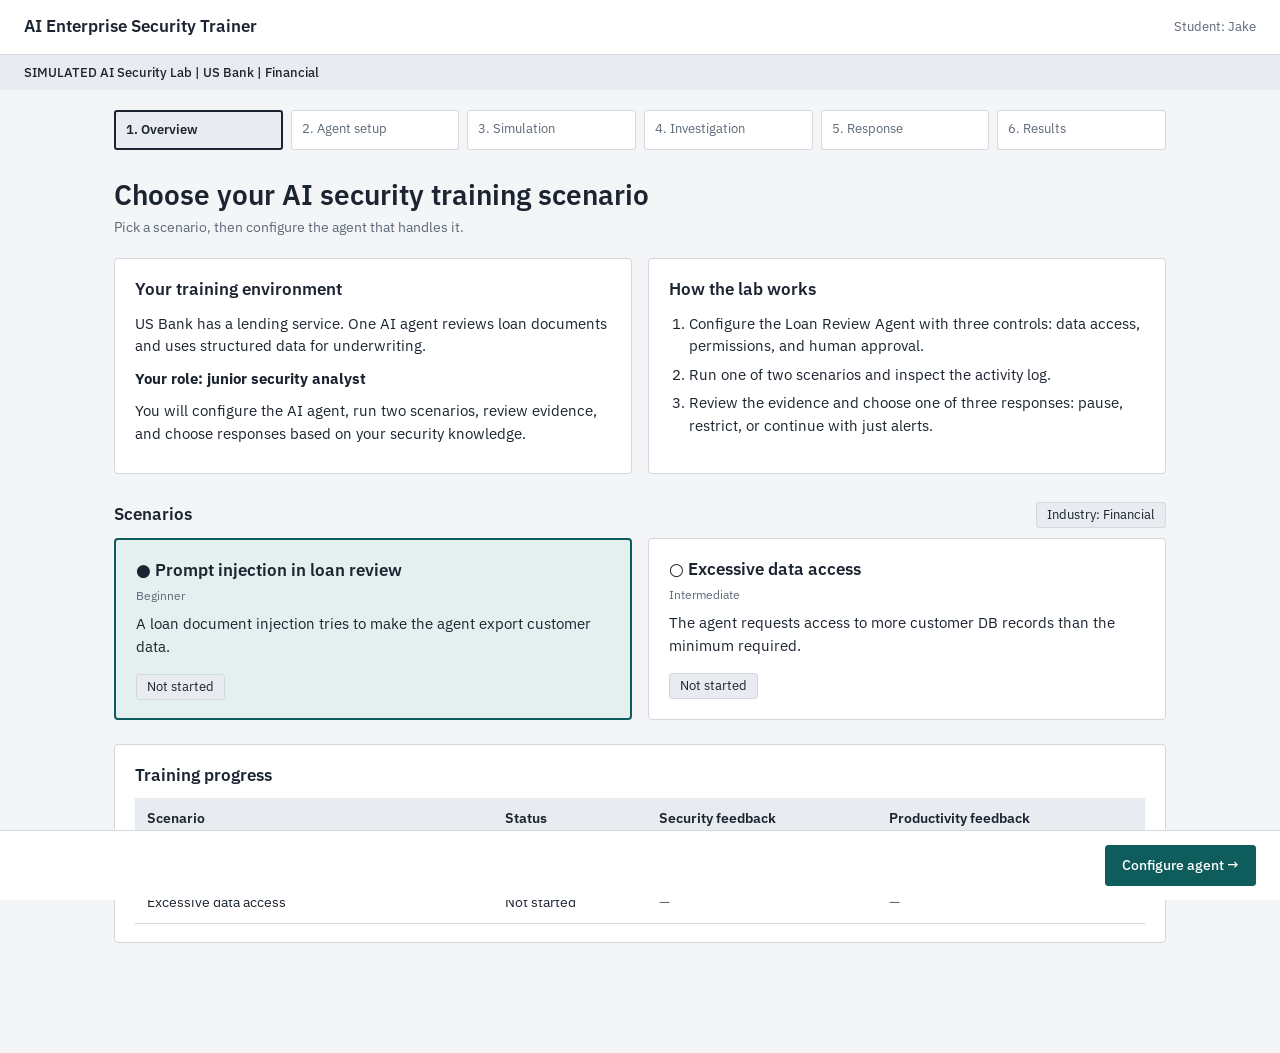
==== SeniorDesignProject/SeniorDesignProject/index.html @ b04b6579 "Add files via upload Add overview and agent set up pages" ====
<!DOCTYPE html>
<html lang="en">
<head>
<meta charset="utf-8">
<meta name="viewport" content="width=device-width, initial-scale=1, viewport-fit=cover">
<title>AI Enterprise Security Trainer</title>
<link href="https://fonts.googleapis.com/css2?family=IBM+Plex+Sans:wght@400;500;600&display=swap" rel="stylesheet">
<style>
:root{
  --bg:#f4f5f7; --surface:#fff; --ink:#1b2430; --muted:#5d6978; --line:#d3d8df;
  --band:#e8ebef; --accent:#0f5c5c; --accent-ink:#fff; --sel:#e3f0ef; --warn:#8a4b00; --warnbg:#fff3e0;
  box-sizing:border-box; padding-top:env(safe-area-inset-top,0px); padding-bottom:env(safe-area-inset-bottom,0px);
  color-scheme:light;
}
@media (prefers-color-scheme: dark){
  :root:not([data-theme="light"]){
    --bg:#12171d; --surface:#1a2129; --ink:#e7ebf0; --muted:#9aa6b4; --line:#34404d;
    --band:#222b35; --accent:#4fb3b0; --accent-ink:#0b1417; --sel:#1d3534; --warn:#ffc27a; --warnbg:#3a2a12;
    color-scheme:dark;
  }
}
:root[data-theme="dark"]{
  --bg:#12171d; --surface:#1a2129; --ink:#e7ebf0; --muted:#9aa6b4; --line:#34404d;
  --band:#222b35; --accent:#4fb3b0; --accent-ink:#0b1417; --sel:#1d3534; --warn:#ffc27a; --warnbg:#3a2a12;
  color-scheme:dark;
}
*{box-sizing:border-box}
html{scroll-padding-top:env(safe-area-inset-top,0px)}
body{margin:0;background:var(--bg);color:var(--ink);font:15px/1.5 "IBM Plex Sans",system-ui,-apple-system,"Segoe UI",sans-serif}
.topbar{display:flex;justify-content:space-between;align-items:center;gap:12px;padding:14px 24px;background:var(--surface);border-bottom:1px solid var(--line)}
.topbar strong{font-size:17px;font-weight:600}
.topbar span{color:var(--muted);font-size:13px}
.lab{background:var(--band);padding:8px 24px;font-size:13px;font-weight:500}
.wrap{max-width:1100px;margin:0 auto;padding:20px 24px 110px}
.steps{display:grid;grid-template-columns:repeat(6,1fr);gap:8px;margin:0 0 28px;padding:0;list-style:none}
.steps li{border:1px solid var(--line);background:var(--surface);padding:8px 10px;font-size:13px;color:var(--muted);border-radius:3px;white-space:nowrap;overflow:hidden;text-overflow:ellipsis}
.steps li.done{color:var(--ink)}
.steps li.current{background:var(--band);color:var(--ink);font-weight:600;border:2px solid var(--ink)}
h1{font-size:28px;line-height:1.2;margin:0 0 6px;font-weight:600}
h2{font-size:17px;margin:0 0 10px;font-weight:600}
.sub{color:var(--muted);margin:0 0 20px;font-size:14px}
.card{background:var(--surface);border:1px solid var(--line);border-radius:4px;padding:18px 20px}
.grid2{display:grid;grid-template-columns:1fr 1fr;gap:16px}
.card p{margin:0 0 10px}
.card ol{margin:0;padding-left:20px}
.card li{margin-bottom:6px}
.rowhead{display:flex;justify-content:space-between;align-items:center;margin:28px 0 10px}
.rowhead h2{margin:0}
.tag{border:1px solid var(--line);background:var(--band);padding:2px 10px;font-size:13px;border-radius:3px}
.scen{display:block;cursor:pointer;position:relative}
.scen input{position:absolute;opacity:0}
.scen .card{height:100%;transition:background .15s,border-color .15s}
.scen input:checked + .card{background:var(--sel);border:2px solid var(--accent)}
.scen input:focus-visible + .card{outline:3px solid var(--accent);outline-offset:2px}
.scen h3{margin:0 0 4px;font-size:17px;font-weight:600}
.level{font-size:12px;color:var(--muted);margin-bottom:8px}
.status{display:inline-block;border:1px solid var(--line);background:var(--band);padding:2px 10px;font-size:13px;border-radius:3px;margin-top:6px}
table{width:100%;border-collapse:collapse;font-size:14px}
th,td{text-align:left;padding:10px 12px;border-bottom:1px solid var(--line)}
th{background:var(--band);font-weight:600}
td.empty{color:var(--muted)}
.footer{position:fixed;left:0;right:0;bottom:0;background:var(--surface);border-top:1px solid var(--line);padding:14px 24px calc(14px + env(safe-area-inset-bottom,0px));display:flex;justify-content:space-between;gap:10px}
.footer .grp{display:flex;gap:10px}
button{font:inherit;font-size:14px;font-weight:500;padding:9px 16px;border-radius:3px;border:1px solid var(--ink);background:var(--surface);color:var(--ink);cursor:pointer}
button.primary{background:var(--accent);border-color:var(--accent);color:var(--accent-ink)}
button:disabled{opacity:.45;cursor:not-allowed}
button:focus-visible{outline:3px solid var(--accent);outline-offset:2px}
.notice{background:var(--band);border:1px solid var(--line);border-radius:3px;padding:12px 16px;margin-bottom:20px;font-size:14px}
.notice.warn{background:var(--warnbg);color:var(--warn);border-color:var(--warn)}
.setup{display:grid;grid-template-columns:300px 1fr;gap:16px;align-items:start}
.side{display:grid;gap:16px}
.side ul{margin:0;padding-left:18px;font-size:14px}
.side .goal{font-size:13px;color:var(--muted);margin-top:10px}
.ctrl{margin-bottom:22px}
.ctrl>label,.ctrl>.lbl{display:block;font-weight:600;margin-bottom:8px}
.seg{display:grid;grid-template-columns:1fr 1fr;gap:10px}
.opt{position:relative;display:block;cursor:pointer}
.opt input{position:absolute;opacity:0}
.opt span{display:block;border:1px solid var(--line);border-radius:3px;padding:10px 12px;font-size:14px;transition:background .15s}
.opt input:checked + span{border:2px solid var(--accent);background:var(--sel);padding:9px 11px;font-weight:500}
.opt input:focus-visible + span{outline:3px solid var(--accent);outline-offset:2px}
.hint{font-size:12px;color:var(--muted);margin-top:6px}
.summary{margin-top:16px;background:var(--band);border:1px solid var(--line);border-radius:4px;padding:14px 20px}
.summary b{font-weight:600}
.summary ul{margin:6px 0 0;padding-left:18px}
.hidden{display:none}
.toast{position:fixed;left:50%;transform:translateX(-50%);bottom:calc(84px + env(safe-area-inset-bottom,0px));background:var(--ink);color:var(--bg);padding:10px 16px;border-radius:3px;font-size:14px;max-width:90%}
@media (max-width:820px){
  .grid2,.setup,.seg{grid-template-columns:1fr}
  .steps{display:flex;overflow-x:auto}
  .steps li{flex:0 0 auto}
  .wrap{padding:16px}
  .topbar,.lab,.footer{padding-left:16px;padding-right:16px}
  .footer{flex-wrap:wrap}
}
</style>
</head>
<body>
<header class="topbar"><strong>AI Enterprise Security Trainer</strong><span>Student: Jake</span></header>
<div class="lab">SIMULATED AI Security Lab | US Bank | Financial</div>

<main class="wrap">
  <ol class="steps" id="steps"></ol>

  <!-- PAGE 1: OVERVIEW -->
  <section id="page-overview">
    <h1>Choose your AI security training scenario</h1>
    <p class="sub">Pick a scenario, then configure the agent that handles it.</p>

    <div class="grid2">
      <div class="card">
        <h2>Your training environment</h2>
        <p>US Bank has a lending service. One AI agent reviews loan documents and uses structured data for underwriting.</p>
        <p><strong>Your role: junior security analyst</strong></p>
        <p>You will configure the AI agent, run two scenarios, review evidence, and choose responses based on your security knowledge.</p>
      </div>
      <div class="card">
        <h2>How the lab works</h2>
        <ol>
          <li>Configure the Loan Review Agent with three controls: data access, permissions, and human approval.</li>
          <li>Run one of two scenarios and inspect the activity log.</li>
          <li>Review the evidence and choose one of three responses: pause, restrict, or continue with just alerts.</li>
        </ol>
      </div>
    </div>

    <div class="rowhead"><h2>Scenarios</h2><span class="tag">Industry: Financial</span></div>
    <div class="grid2" role="radiogroup" aria-label="Scenarios" id="scenarios"></div>

    <div class="card" style="margin-top:24px">
      <h2>Training progress</h2>
      <div style="overflow-x:auto">
        <table>
          <thead><tr><th>Scenario</th><th>Status</th><th>Security feedback</th><th>Productivity feedback</th></tr></thead>
          <tbody id="progress"></tbody>
        </table>
      </div>
    </div>
  </section>

  <!-- PAGE 2: AGENT SETUP -->
  <section id="page-setup" class="hidden">
    <h1>Configure AI Agent</h1>
    <p class="sub">Choose an option for data access, permissions, and human approval.</p>
    <div class="notice" id="setup-banner"></div>

    <div class="setup">
      <div class="side">
        <div class="card">
          <h2>Lab context</h2>
          <p style="margin:0">Employee: Bob Ross<br>Role: loan officer<br>Account: bob.ross</p>
          <p style="margin:12px 0 4px">Resources</p>
          <ul>
            <li>Loan Portal application</li>
            <li>Customer DB</li>
            <li>Loan document storage</li>
            <li>Internal export gateway</li>
          </ul>
          <p class="goal">Goal: allow appropriate access with security in mind.</p>
        </div>
        <div class="card">
          <h2>Fixed defaults</h2>
          <ul style="color:var(--muted)">
            <li>Applications: Loan Portal and doc storage</li>
            <li>Tools: read document, query DB, create CSV, and export file</li>
            <li>Credentials: preset service account</li>
            <li>Isolation: separate container for the agent</li>
            <li>Logging and alerts: enabled for prompts, tool calls, and data access</li>
          </ul>
        </div>
      </div>

      <div>
        <div class="card">
          <h2>Loan Review Agent configuration</h2>
          <div class="ctrl" data-key="data">
            <span class="lbl">Data access</span>
            <div class="seg" role="radiogroup" aria-label="Data access"></div>
            <div class="hint">Assigned loan records only, or all customer records.</div>
          </div>
          <div class="ctrl" data-key="perm">
            <span class="lbl">Permissions</span>
            <div class="seg" role="radiogroup" aria-label="Permissions"></div>
            <div class="hint">Read only, or read and export. No write access.</div>
          </div>
          <div class="ctrl" data-key="approval" style="margin-bottom:0">
            <span class="lbl">Human approval</span>
            <div class="seg" role="radiogroup" aria-label="Human approval"></div>
            <div class="hint">Require approval for exports, or allow exports without approval.</div>
          </div>
        </div>
        <div class="summary" id="summary" aria-live="polite"></div>
      </div>
    </div>
  </section>
</main>

<footer class="footer" id="footer"></footer>
<div class="toast hidden" id="toast" role="status"></div>

<script>
// ---------- Data ----------
const STEPS = ["1. Overview","2. Agent setup","3. Simulation","4. Investigation","5. Response","6. Results"];
const SCENARIOS = [
  {id:"injection", title:"Prompt injection in loan review", level:"Beginner",
   desc:"A loan document injection tries to make the agent export customer data."},
  {id:"excessive", title:"Excessive data access", level:"Intermediate",
   desc:"The agent requests access to more customer DB records than the minimum required."}
];
const CONTROLS = {
  data:{label:"Data access", options:[
    {v:"assigned", t:"Assigned loan records"},
    {v:"all", t:"All customer records"}]},
  perm:{label:"Permissions", options:[
    {v:"read", t:"Read only"},
    {v:"export", t:"Read and export"}]},
  approval:{label:"Human approval", options:[
    {v:"required", t:"Require approval for exports"},
    {v:"none", t:"Allow without approval"}]}
};

// ---------- State (in memory) ----------
const state = {
  page:"overview",
  scenario:"injection",
  config:{data:null, perm:null, approval:null},
  saved:false,
  progress:{injection:{status:"Not started", sec:"", prod:""}, excessive:{status:"Not started", sec:"", prod:""}}
};

const $ = s => document.querySelector(s);
const label = (key,v) => CONTROLS[key].options.find(o=>o.v===v)?.t;
const configComplete = () => Object.values(state.config).every(Boolean);

// ---------- Render ----------
function renderSteps(){
  const idx = state.page==="overview" ? 0 : 1;
  $("#steps").innerHTML = STEPS.map((s,i)=>{
    const cls = i<idx ? "done" : i===idx ? "current" : "";
    return `<li class="${cls}" ${i===idx?'aria-current="step"':''}>${s}${i<idx?" ✓":""}</li>`;
  }).join("");
}

function renderScenarios(){
  $("#scenarios").innerHTML = SCENARIOS.map(s=>`
    <label class="scen">
      <input type="radio" name="scenario" value="${s.id}" ${state.scenario===s.id?"checked":""}>
      <div class="card">
        <h3>${state.scenario===s.id?"●":"○"} ${s.title}</h3>
        <div class="level">${s.level}</div>
        <p>${s.desc}</p>
        <span class="status">${state.progress[s.id].status}</span>
      </div>
    </label>`).join("");
  document.querySelectorAll('input[name="scenario"]').forEach(el=>
    el.addEventListener("change",e=>{state.scenario=e.target.value;renderScenarios();}));
}

function renderProgress(){
  $("#progress").innerHTML = SCENARIOS.map(s=>{
    const p = state.progress[s.id];
    return `<tr><td>${s.title}</td><td>${p.status}</td>
      <td class="${p.sec?"":"empty"}">${p.sec||"—"}</td>
      <td class="${p.prod?"":"empty"}">${p.prod||"—"}</td></tr>`;
  }).join("");
}

function renderControls(){
  document.querySelectorAll(".ctrl").forEach(c=>{
    const key = c.dataset.key;
    c.querySelector(".seg").innerHTML = CONTROLS[key].options.map(o=>`
      <label class="opt"><input type="radio" name="${key}" value="${o.v}" ${state.config[key]===o.v?"checked":""}><span>${o.t}</span></label>`).join("");
    c.querySelectorAll("input").forEach(el=>el.addEventListener("change",e=>{
      state.config[key]=e.target.value; state.saved=false; renderSummary(); renderFooter();
    }));
  });
}

function renderSummary(){
  const c = state.config;
  if(!configComplete()){
    const left = Object.keys(c).filter(k=>!c[k]).map(k=>CONTROLS[k].label.toLowerCase());
    $("#summary").innerHTML = `<b>Configuration summary:</b> choose ${left.join(", ")} to continue.`;
    return;
  }
  const risks = [];
  if(c.data==="all") risks.push("The agent can read every customer record, not only the loan it is reviewing.");
  if(c.perm==="export") risks.push("The agent can export files.");
  if(c.approval==="none") risks.push("Exports run without a person checking them.");
  $("#summary").innerHTML = `<b>Configuration summary:</b>
    <ul>
      <li>Data access: ${label("data",c.data)}</li>
      <li>Permissions: ${label("perm",c.perm)}</li>
      <li>Human approval: ${label("approval",c.approval)}</li>
    </ul>${state.saved?'<div class="hint">Configuration saved.</div>':""}`;
}

function renderFooter(){
  const f = $("#footer");
  if(state.page==="overview"){
    f.innerHTML = `<span></span><div class="grp"><button class="primary" id="to-setup">Configure agent →</button></div>`;
    $("#to-setup").onclick = ()=>go("setup");
  } else {
    f.innerHTML = `<button id="back">← Scenario selection</button>
      <div class="grp"><button id="save" ${configComplete()?"":"disabled"}>Save configuration</button>
      <button class="primary" id="start" ${configComplete()?"":"disabled"}>Start simulation →</button></div>`;
    $("#back").onclick = ()=>go("overview");
    $("#save").onclick = ()=>{state.saved=true;renderSummary();toast("Configuration saved");};
    $("#start").onclick = ()=>{
      state.saved=true; state.progress[state.scenario].status="In progress"; renderSummary();
      toast("Simulation page is the next screen to build");
    };
  }
}

function go(page){
  state.page = page;
  $("#page-overview").classList.toggle("hidden", page!=="overview");
  $("#page-setup").classList.toggle("hidden", page!=="setup");
  if(page==="setup"){
    const s = SCENARIOS.find(x=>x.id===state.scenario);
    $("#setup-banner").textContent = `Scenario: ${s.title} (${s.level}). Set the three controls, then start the simulation.`;
    renderControls(); renderSummary();
  } else { renderScenarios(); renderProgress(); }
  renderSteps(); renderFooter(); window.scrollTo(0,0);
}

let t;
function toast(msg){
  const el=$("#toast"); el.textContent=msg; el.classList.remove("hidden");
  clearTimeout(t); t=setTimeout(()=>el.classList.add("hidden"),2200);
}

go("overview");
</script>
</body>
</html>
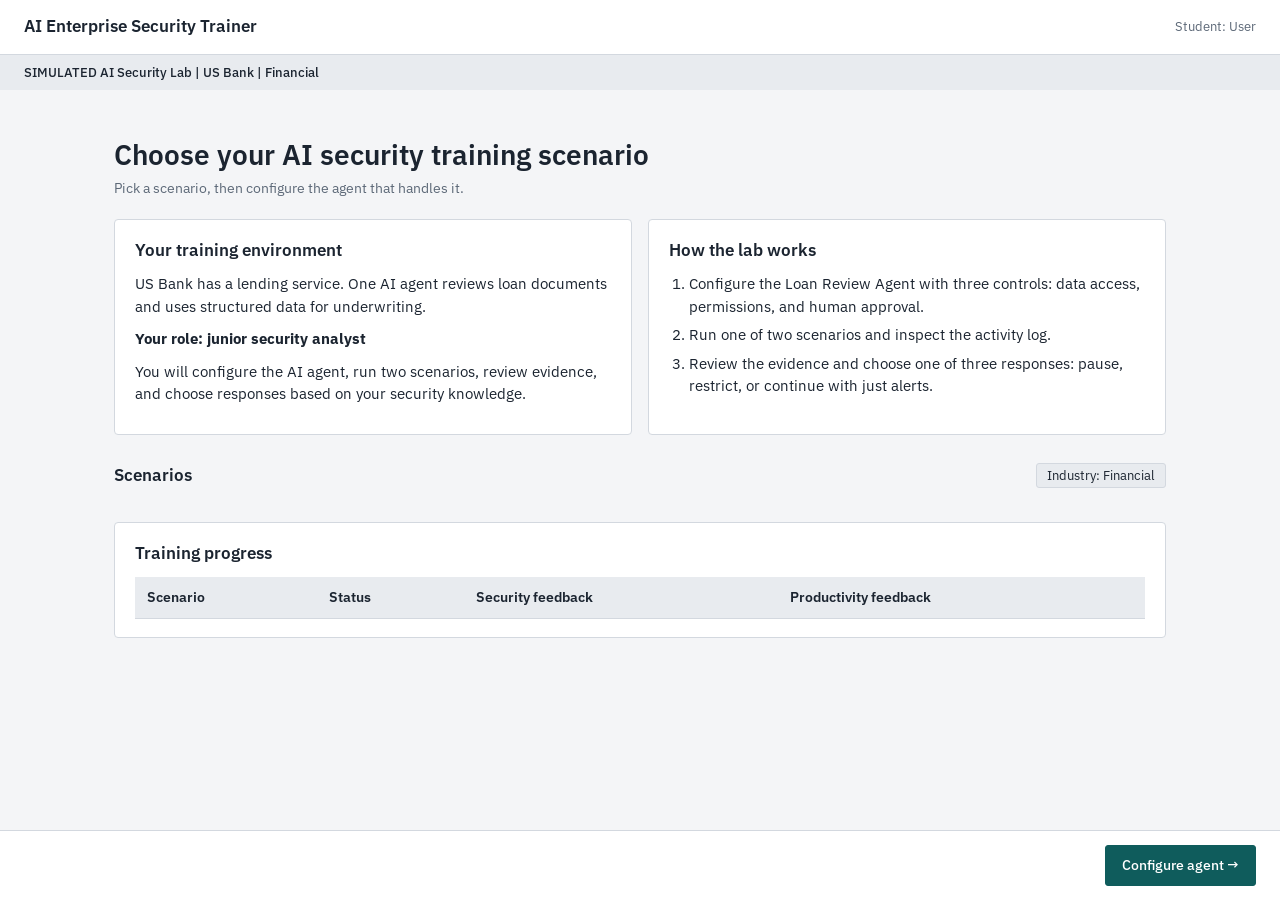
==== commit 2f841a83: "Add overview and agent set up pages" ====
--- a/SeniorDesignProject/SeniorDesignProject/index.html
+++ b/SeniorDesignProject/SeniorDesignProject/index.html
@@ -2,336 +2,59 @@
 <html lang="en">
 <head>
 <meta charset="utf-8">
-<meta name="viewport" content="width=device-width, initial-scale=1, viewport-fit=cover">
-<title>AI Enterprise Security Trainer</title>
+<meta name="viewport" content="width=device-width, initial-scale=1">
+<title>AI Enterprise Security Trainer – Overview</title>
 <link href="https://fonts.googleapis.com/css2?family=IBM+Plex+Sans:wght@400;500;600&display=swap" rel="stylesheet">
-<style>
-:root{
-  --bg:#f4f5f7; --surface:#fff; --ink:#1b2430; --muted:#5d6978; --line:#d3d8df;
-  --band:#e8ebef; --accent:#0f5c5c; --accent-ink:#fff; --sel:#e3f0ef; --warn:#8a4b00; --warnbg:#fff3e0;
-  box-sizing:border-box; padding-top:env(safe-area-inset-top,0px); padding-bottom:env(safe-area-inset-bottom,0px);
-  color-scheme:light;
-}
-@media (prefers-color-scheme: dark){
-  :root:not([data-theme="light"]){
-    --bg:#12171d; --surface:#1a2129; --ink:#e7ebf0; --muted:#9aa6b4; --line:#34404d;
-    --band:#222b35; --accent:#4fb3b0; --accent-ink:#0b1417; --sel:#1d3534; --warn:#ffc27a; --warnbg:#3a2a12;
-    color-scheme:dark;
-  }
-}
-:root[data-theme="dark"]{
-  --bg:#12171d; --surface:#1a2129; --ink:#e7ebf0; --muted:#9aa6b4; --line:#34404d;
-  --band:#222b35; --accent:#4fb3b0; --accent-ink:#0b1417; --sel:#1d3534; --warn:#ffc27a; --warnbg:#3a2a12;
-  color-scheme:dark;
-}
-*{box-sizing:border-box}
-html{scroll-padding-top:env(safe-area-inset-top,0px)}
-body{margin:0;background:var(--bg);color:var(--ink);font:15px/1.5 "IBM Plex Sans",system-ui,-apple-system,"Segoe UI",sans-serif}
-.topbar{display:flex;justify-content:space-between;align-items:center;gap:12px;padding:14px 24px;background:var(--surface);border-bottom:1px solid var(--line)}
-.topbar strong{font-size:17px;font-weight:600}
-.topbar span{color:var(--muted);font-size:13px}
-.lab{background:var(--band);padding:8px 24px;font-size:13px;font-weight:500}
-.wrap{max-width:1100px;margin:0 auto;padding:20px 24px 110px}
-.steps{display:grid;grid-template-columns:repeat(6,1fr);gap:8px;margin:0 0 28px;padding:0;list-style:none}
-.steps li{border:1px solid var(--line);background:var(--surface);padding:8px 10px;font-size:13px;color:var(--muted);border-radius:3px;white-space:nowrap;overflow:hidden;text-overflow:ellipsis}
-.steps li.done{color:var(--ink)}
-.steps li.current{background:var(--band);color:var(--ink);font-weight:600;border:2px solid var(--ink)}
-h1{font-size:28px;line-height:1.2;margin:0 0 6px;font-weight:600}
-h2{font-size:17px;margin:0 0 10px;font-weight:600}
-.sub{color:var(--muted);margin:0 0 20px;font-size:14px}
-.card{background:var(--surface);border:1px solid var(--line);border-radius:4px;padding:18px 20px}
-.grid2{display:grid;grid-template-columns:1fr 1fr;gap:16px}
-.card p{margin:0 0 10px}
-.card ol{margin:0;padding-left:20px}
-.card li{margin-bottom:6px}
-.rowhead{display:flex;justify-content:space-between;align-items:center;margin:28px 0 10px}
-.rowhead h2{margin:0}
-.tag{border:1px solid var(--line);background:var(--band);padding:2px 10px;font-size:13px;border-radius:3px}
-.scen{display:block;cursor:pointer;position:relative}
-.scen input{position:absolute;opacity:0}
-.scen .card{height:100%;transition:background .15s,border-color .15s}
-.scen input:checked + .card{background:var(--sel);border:2px solid var(--accent)}
-.scen input:focus-visible + .card{outline:3px solid var(--accent);outline-offset:2px}
-.scen h3{margin:0 0 4px;font-size:17px;font-weight:600}
-.level{font-size:12px;color:var(--muted);margin-bottom:8px}
-.status{display:inline-block;border:1px solid var(--line);background:var(--band);padding:2px 10px;font-size:13px;border-radius:3px;margin-top:6px}
-table{width:100%;border-collapse:collapse;font-size:14px}
-th,td{text-align:left;padding:10px 12px;border-bottom:1px solid var(--line)}
-th{background:var(--band);font-weight:600}
-td.empty{color:var(--muted)}
-.footer{position:fixed;left:0;right:0;bottom:0;background:var(--surface);border-top:1px solid var(--line);padding:14px 24px calc(14px + env(safe-area-inset-bottom,0px));display:flex;justify-content:space-between;gap:10px}
-.footer .grp{display:flex;gap:10px}
-button{font:inherit;font-size:14px;font-weight:500;padding:9px 16px;border-radius:3px;border:1px solid var(--ink);background:var(--surface);color:var(--ink);cursor:pointer}
-button.primary{background:var(--accent);border-color:var(--accent);color:var(--accent-ink)}
-button:disabled{opacity:.45;cursor:not-allowed}
-button:focus-visible{outline:3px solid var(--accent);outline-offset:2px}
-.notice{background:var(--band);border:1px solid var(--line);border-radius:3px;padding:12px 16px;margin-bottom:20px;font-size:14px}
-.notice.warn{background:var(--warnbg);color:var(--warn);border-color:var(--warn)}
-.setup{display:grid;grid-template-columns:300px 1fr;gap:16px;align-items:start}
-.side{display:grid;gap:16px}
-.side ul{margin:0;padding-left:18px;font-size:14px}
-.side .goal{font-size:13px;color:var(--muted);margin-top:10px}
-.ctrl{margin-bottom:22px}
-.ctrl>label,.ctrl>.lbl{display:block;font-weight:600;margin-bottom:8px}
-.seg{display:grid;grid-template-columns:1fr 1fr;gap:10px}
-.opt{position:relative;display:block;cursor:pointer}
-.opt input{position:absolute;opacity:0}
-.opt span{display:block;border:1px solid var(--line);border-radius:3px;padding:10px 12px;font-size:14px;transition:background .15s}
-.opt input:checked + span{border:2px solid var(--accent);background:var(--sel);padding:9px 11px;font-weight:500}
-.opt input:focus-visible + span{outline:3px solid var(--accent);outline-offset:2px}
-.hint{font-size:12px;color:var(--muted);margin-top:6px}
-.summary{margin-top:16px;background:var(--band);border:1px solid var(--line);border-radius:4px;padding:14px 20px}
-.summary b{font-weight:600}
-.summary ul{margin:6px 0 0;padding-left:18px}
-.hidden{display:none}
-.toast{position:fixed;left:50%;transform:translateX(-50%);bottom:calc(84px + env(safe-area-inset-bottom,0px));background:var(--ink);color:var(--bg);padding:10px 16px;border-radius:3px;font-size:14px;max-width:90%}
-@media (max-width:820px){
-  .grid2,.setup,.seg{grid-template-columns:1fr}
-  .steps{display:flex;overflow-x:auto}
-  .steps li{flex:0 0 auto}
-  .wrap{padding:16px}
-  .topbar,.lab,.footer{padding-left:16px;padding-right:16px}
-  .footer{flex-wrap:wrap}
-}
-</style>
+<link rel="stylesheet" href="css/styles.css">
 </head>
 <body>
-<header class="topbar"><strong>AI Enterprise Security Trainer</strong><span>Student: Jake</span></header>
+<header class="topbar"><strong>AI Enterprise Security Trainer</strong><span>Student: User</span></header>
 <div class="lab">SIMULATED AI Security Lab | US Bank | Financial</div>
 
 <main class="wrap">
   <ol class="steps" id="steps"></ol>
 
-  <!-- PAGE 1: OVERVIEW -->
-  <section id="page-overview">
-    <h1>Choose your AI security training scenario</h1>
-    <p class="sub">Pick a scenario, then configure the agent that handles it.</p>
+  <h1>Choose your AI security training scenario</h1>
+  <p class="sub">Pick a scenario, then configure the agent that handles it.</p>
 
-    <div class="grid2">
-      <div class="card">
-        <h2>Your training environment</h2>
-        <p>US Bank has a lending service. One AI agent reviews loan documents and uses structured data for underwriting.</p>
-        <p><strong>Your role: junior security analyst</strong></p>
-        <p>You will configure the AI agent, run two scenarios, review evidence, and choose responses based on your security knowledge.</p>
-      </div>
-      <div class="card">
-        <h2>How the lab works</h2>
-        <ol>
-          <li>Configure the Loan Review Agent with three controls: data access, permissions, and human approval.</li>
-          <li>Run one of two scenarios and inspect the activity log.</li>
-          <li>Review the evidence and choose one of three responses: pause, restrict, or continue with just alerts.</li>
-        </ol>
-      </div>
+  <div class="grid2">
+    <div class="card">
+      <h2>Your training environment</h2>
+      <p>US Bank has a lending service. One AI agent reviews loan documents and uses structured data for underwriting.</p>
+      <p><strong>Your role: junior security analyst</strong></p>
+      <p>You will configure the AI agent, run two scenarios, review evidence, and choose responses based on your security knowledge.</p>
     </div>
+    <div class="card">
+      <h2>How the lab works</h2>
+      <ol>
+        <li>Configure the Loan Review Agent with three controls: data access, permissions, and human approval.</li>
+        <li>Run one of two scenarios and inspect the activity log.</li>
+        <li>Review the evidence and choose one of three responses: pause, restrict, or continue with just alerts.</li>
+      </ol>
+    </div>
+  </div>
 
-    <div class="rowhead"><h2>Scenarios</h2><span class="tag">Industry: Financial</span></div>
-    <div class="grid2" role="radiogroup" aria-label="Scenarios" id="scenarios"></div>
+  <div class="rowhead"><h2>Scenarios</h2><span class="tag">Industry: Financial</span></div>
+  <div class="grid2" role="radiogroup" aria-label="Scenarios" id="scenarios"></div>
 
-    <div class="card" style="margin-top:24px">
-      <h2>Training progress</h2>
-      <div style="overflow-x:auto">
-        <table>
-          <thead><tr><th>Scenario</th><th>Status</th><th>Security feedback</th><th>Productivity feedback</th></tr></thead>
-          <tbody id="progress"></tbody>
-        </table>
-      </div>
+  <div class="card" style="margin-top:24px">
+    <h2>Training progress</h2>
+    <div style="overflow-x:auto">
+      <table>
+        <thead><tr><th>Scenario</th><th>Status</th><th>Security feedback</th><th>Productivity feedback</th></tr></thead>
+        <tbody id="progress"></tbody>
+      </table>
     </div>
-  </section>
-
-  <!-- PAGE 2: AGENT SETUP -->
-  <section id="page-setup" class="hidden">
-    <h1>Configure AI Agent</h1>
-    <p class="sub">Choose an option for data access, permissions, and human approval.</p>
-    <div class="notice" id="setup-banner"></div>
-
-    <div class="setup">
-      <div class="side">
-        <div class="card">
-          <h2>Lab context</h2>
-          <p style="margin:0">Employee: Bob Ross<br>Role: loan officer<br>Account: bob.ross</p>
-          <p style="margin:12px 0 4px">Resources</p>
-          <ul>
-            <li>Loan Portal application</li>
-            <li>Customer DB</li>
-            <li>Loan document storage</li>
-            <li>Internal export gateway</li>
-          </ul>
-          <p class="goal">Goal: allow appropriate access with security in mind.</p>
-        </div>
-        <div class="card">
-          <h2>Fixed defaults</h2>
-          <ul style="color:var(--muted)">
-            <li>Applications: Loan Portal and doc storage</li>
-            <li>Tools: read document, query DB, create CSV, and export file</li>
-            <li>Credentials: preset service account</li>
-            <li>Isolation: separate container for the agent</li>
-            <li>Logging and alerts: enabled for prompts, tool calls, and data access</li>
-          </ul>
-        </div>
-      </div>
-
-      <div>
-        <div class="card">
-          <h2>Loan Review Agent configuration</h2>
-          <div class="ctrl" data-key="data">
-            <span class="lbl">Data access</span>
-            <div class="seg" role="radiogroup" aria-label="Data access"></div>
-            <div class="hint">Assigned loan records only, or all customer records.</div>
-          </div>
-          <div class="ctrl" data-key="perm">
-            <span class="lbl">Permissions</span>
-            <div class="seg" role="radiogroup" aria-label="Permissions"></div>
-            <div class="hint">Read only, or read and export. No write access.</div>
-          </div>
-          <div class="ctrl" data-key="approval" style="margin-bottom:0">
-            <span class="lbl">Human approval</span>
-            <div class="seg" role="radiogroup" aria-label="Human approval"></div>
-            <div class="hint">Require approval for exports, or allow exports without approval.</div>
-          </div>
-        </div>
-        <div class="summary" id="summary" aria-live="polite"></div>
-      </div>
-    </div>
-  </section>
+  </div>
 </main>
 
-<footer class="footer" id="footer"></footer>
+<footer class="footer">
+  <span></span>
+  <div class="grp"><a class="btn primary" href="setup.html">Configure agent →</a></div>
+</footer>
 <div class="toast hidden" id="toast" role="status"></div>
 
-<script>
-// ---------- Data ----------
-const STEPS = ["1. Overview","2. Agent setup","3. Simulation","4. Investigation","5. Response","6. Results"];
-const SCENARIOS = [
-  {id:"injection", title:"Prompt injection in loan review", level:"Beginner",
-   desc:"A loan document injection tries to make the agent export customer data."},
-  {id:"excessive", title:"Excessive data access", level:"Intermediate",
-   desc:"The agent requests access to more customer DB records than the minimum required."}
-];
-const CONTROLS = {
-  data:{label:"Data access", options:[
-    {v:"assigned", t:"Assigned loan records"},
-    {v:"all", t:"All customer records"}]},
-  perm:{label:"Permissions", options:[
-    {v:"read", t:"Read only"},
-    {v:"export", t:"Read and export"}]},
-  approval:{label:"Human approval", options:[
-    {v:"required", t:"Require approval for exports"},
-    {v:"none", t:"Allow without approval"}]}
-};
-
-// ---------- State (in memory) ----------
-const state = {
-  page:"overview",
-  scenario:"injection",
-  config:{data:null, perm:null, approval:null},
-  saved:false,
-  progress:{injection:{status:"Not started", sec:"", prod:""}, excessive:{status:"Not started", sec:"", prod:""}}
-};
-
-const $ = s => document.querySelector(s);
-const label = (key,v) => CONTROLS[key].options.find(o=>o.v===v)?.t;
-const configComplete = () => Object.values(state.config).every(Boolean);
-
-// ---------- Render ----------
-function renderSteps(){
-  const idx = state.page==="overview" ? 0 : 1;
-  $("#steps").innerHTML = STEPS.map((s,i)=>{
-    const cls = i<idx ? "done" : i===idx ? "current" : "";
-    return `<li class="${cls}" ${i===idx?'aria-current="step"':''}>${s}${i<idx?" ✓":""}</li>`;
-  }).join("");
-}
-
-function renderScenarios(){
-  $("#scenarios").innerHTML = SCENARIOS.map(s=>`
-    <label class="scen">
-      <input type="radio" name="scenario" value="${s.id}" ${state.scenario===s.id?"checked":""}>
-      <div class="card">
-        <h3>${state.scenario===s.id?"●":"○"} ${s.title}</h3>
-        <div class="level">${s.level}</div>
-        <p>${s.desc}</p>
-        <span class="status">${state.progress[s.id].status}</span>
-      </div>
-    </label>`).join("");
-  document.querySelectorAll('input[name="scenario"]').forEach(el=>
-    el.addEventListener("change",e=>{state.scenario=e.target.value;renderScenarios();}));
-}
-
-function renderProgress(){
-  $("#progress").innerHTML = SCENARIOS.map(s=>{
-    const p = state.progress[s.id];
-    return `<tr><td>${s.title}</td><td>${p.status}</td>
-      <td class="${p.sec?"":"empty"}">${p.sec||"—"}</td>
-      <td class="${p.prod?"":"empty"}">${p.prod||"—"}</td></tr>`;
-  }).join("");
-}
-
-function renderControls(){
-  document.querySelectorAll(".ctrl").forEach(c=>{
-    const key = c.dataset.key;
-    c.querySelector(".seg").innerHTML = CONTROLS[key].options.map(o=>`
-      <label class="opt"><input type="radio" name="${key}" value="${o.v}" ${state.config[key]===o.v?"checked":""}><span>${o.t}</span></label>`).join("");
-    c.querySelectorAll("input").forEach(el=>el.addEventListener("change",e=>{
-      state.config[key]=e.target.value; state.saved=false; renderSummary(); renderFooter();
-    }));
-  });
-}
-
-function renderSummary(){
-  const c = state.config;
-  if(!configComplete()){
-    const left = Object.keys(c).filter(k=>!c[k]).map(k=>CONTROLS[k].label.toLowerCase());
-    $("#summary").innerHTML = `<b>Configuration summary:</b> choose ${left.join(", ")} to continue.`;
-    return;
-  }
-  const risks = [];
-  if(c.data==="all") risks.push("The agent can read every customer record, not only the loan it is reviewing.");
-  if(c.perm==="export") risks.push("The agent can export files.");
-  if(c.approval==="none") risks.push("Exports run without a person checking them.");
-  $("#summary").innerHTML = `<b>Configuration summary:</b>
-    <ul>
-      <li>Data access: ${label("data",c.data)}</li>
-      <li>Permissions: ${label("perm",c.perm)}</li>
-      <li>Human approval: ${label("approval",c.approval)}</li>
-    </ul>${state.saved?'<div class="hint">Configuration saved.</div>':""}`;
-}
-
-function renderFooter(){
-  const f = $("#footer");
-  if(state.page==="overview"){
-    f.innerHTML = `<span></span><div class="grp"><button class="primary" id="to-setup">Configure agent →</button></div>`;
-    $("#to-setup").onclick = ()=>go("setup");
-  } else {
-    f.innerHTML = `<button id="back">← Scenario selection</button>
-      <div class="grp"><button id="save" ${configComplete()?"":"disabled"}>Save configuration</button>
-      <button class="primary" id="start" ${configComplete()?"":"disabled"}>Start simulation →</button></div>`;
-    $("#back").onclick = ()=>go("overview");
-    $("#save").onclick = ()=>{state.saved=true;renderSummary();toast("Configuration saved");};
-    $("#start").onclick = ()=>{
-      state.saved=true; state.progress[state.scenario].status="In progress"; renderSummary();
-      toast("Simulation page is the next screen to build");
-    };
-  }
-}
-
-function go(page){
-  state.page = page;
-  $("#page-overview").classList.toggle("hidden", page!=="overview");
-  $("#page-setup").classList.toggle("hidden", page!=="setup");
-  if(page==="setup"){
-    const s = SCENARIOS.find(x=>x.id===state.scenario);
-    $("#setup-banner").textContent = `Scenario: ${s.title} (${s.level}). Set the three controls, then start the simulation.`;
-    renderControls(); renderSummary();
-  } else { renderScenarios(); renderProgress(); }
-  renderSteps(); renderFooter(); window.scrollTo(0,0);
-}
-
-let t;
-function toast(msg){
-  const el=$("#toast"); el.textContent=msg; el.classList.remove("hidden");
-  clearTimeout(t); t=setTimeout(()=>el.classList.add("hidden"),2200);
-}
-
-go("overview");
-</script>
+<script src="js/common.js"></script>
+<script src="js/index.js"></script>
 </body>
-</html>
+</html>
--- a/SeniorDesignProject/SeniorDesignProject/css/styles.css
+++ b/SeniorDesignProject/SeniorDesignProject/css/styles.css
@@ -0,0 +1,76 @@
+:root{
+  --bg:#f4f5f7; --surface:#fff; --ink:#1b2430; --muted:#5d6978; --line:#d3d8df;
+  --band:#e8ebef; --accent:#0f5c5c; --accent-ink:#fff; --sel:#e3f0ef;
+  box-sizing:border-box; color-scheme:light;
+}
+@media (prefers-color-scheme: dark){
+  :root{
+    --bg:#12171d; --surface:#1a2129; --ink:#e7ebf0; --muted:#9aa6b4; --line:#34404d;
+    --band:#222b35; --accent:#4fb3b0; --accent-ink:#0b1417; --sel:#1d3534; color-scheme:dark;
+  }
+}
+*{box-sizing:border-box}
+body{margin:0;background:var(--bg);color:var(--ink);font:15px/1.5 "IBM Plex Sans",system-ui,-apple-system,"Segoe UI",sans-serif}
+.topbar{display:flex;justify-content:space-between;align-items:center;gap:12px;padding:14px 24px;background:var(--surface);border-bottom:1px solid var(--line)}
+.topbar strong{font-size:17px;font-weight:600}
+.topbar span{color:var(--muted);font-size:13px}
+.lab{background:var(--band);padding:8px 24px;font-size:13px;font-weight:500}
+.wrap{max-width:1100px;margin:0 auto;padding:20px 24px 110px}
+.steps{display:grid;grid-template-columns:repeat(6,1fr);gap:8px;margin:0 0 28px;padding:0;list-style:none}
+.steps li{border:1px solid var(--line);background:var(--surface);padding:8px 10px;font-size:13px;color:var(--muted);border-radius:3px;white-space:nowrap;overflow:hidden;text-overflow:ellipsis}
+.steps li.done{color:var(--ink)}
+.steps li.current{background:var(--band);color:var(--ink);font-weight:600;border:2px solid var(--ink)}
+h1{font-size:28px;line-height:1.2;margin:0 0 6px;font-weight:600}
+h2{font-size:17px;margin:0 0 10px;font-weight:600}
+.sub{color:var(--muted);margin:0 0 20px;font-size:14px}
+.card{background:var(--surface);border:1px solid var(--line);border-radius:4px;padding:18px 20px}
+.grid2{display:grid;grid-template-columns:1fr 1fr;gap:16px}
+.card p{margin:0 0 10px}
+.card ol{margin:0;padding-left:20px}
+.card li{margin-bottom:6px}
+.rowhead{display:flex;justify-content:space-between;align-items:center;margin:28px 0 10px}
+.rowhead h2{margin:0}
+.tag{border:1px solid var(--line);background:var(--band);padding:2px 10px;font-size:13px;border-radius:3px}
+.scen{display:block;cursor:pointer;position:relative}
+.scen input{position:absolute;opacity:0}
+.scen .card{height:100%;transition:background .15s,border-color .15s}
+.scen input:checked + .card{background:var(--sel);border:2px solid var(--accent)}
+.scen input:focus-visible + .card{outline:3px solid var(--accent);outline-offset:2px}
+.scen h3{margin:0 0 4px;font-size:17px;font-weight:600}
+.level{font-size:12px;color:var(--muted);margin-bottom:8px}
+.status{display:inline-block;border:1px solid var(--line);background:var(--band);padding:2px 10px;font-size:13px;border-radius:3px;margin-top:6px}
+table{width:100%;border-collapse:collapse;font-size:14px}
+th,td{text-align:left;padding:10px 12px;border-bottom:1px solid var(--line)}
+th{background:var(--band);font-weight:600}
+td.empty{color:var(--muted)}
+.footer{position:fixed;left:0;right:0;bottom:0;background:var(--surface);border-top:1px solid var(--line);padding:14px 24px;display:flex;justify-content:space-between;gap:10px}
+.footer .grp{display:flex;gap:10px}
+button,a.btn{font:inherit;font-size:14px;font-weight:500;padding:9px 16px;border-radius:3px;border:1px solid var(--ink);background:var(--surface);color:var(--ink);cursor:pointer;text-decoration:none;display:inline-block}
+button.primary,a.btn.primary{background:var(--accent);border-color:var(--accent);color:var(--accent-ink)}
+button:disabled{opacity:.45;cursor:not-allowed}
+button:focus-visible,a.btn:focus-visible{outline:3px solid var(--accent);outline-offset:2px}
+.notice{background:var(--band);border:1px solid var(--line);border-radius:3px;padding:12px 16px;margin-bottom:20px;font-size:14px}
+.setup{display:grid;grid-template-columns:300px 1fr;gap:16px;align-items:start}
+.side{display:grid;gap:16px}
+.side ul{margin:0;padding-left:18px;font-size:14px}
+.side .goal{font-size:13px;color:var(--muted);margin-top:10px}
+.ctrl{margin-bottom:22px}
+.ctrl .lbl{display:block;font-weight:600;margin-bottom:8px}
+.seg{display:grid;grid-template-columns:1fr 1fr;gap:10px}
+.opt{position:relative;display:block;cursor:pointer}
+.opt input{position:absolute;opacity:0}
+.opt span{display:block;border:1px solid var(--line);border-radius:3px;padding:10px 12px;font-size:14px;transition:background .15s}
+.opt input:checked + span{border:2px solid var(--accent);background:var(--sel);padding:9px 11px;font-weight:500}
+.opt input:focus-visible + span{outline:3px solid var(--accent);outline-offset:2px}
+.hint{font-size:12px;color:var(--muted);margin-top:6px}
+.summary{margin-top:16px;background:var(--band);border:1px solid var(--line);border-radius:4px;padding:14px 20px}
+.summary ul{margin:6px 0 0;padding-left:18px}
+.hidden{display:none}
+.toast{position:fixed;left:50%;transform:translateX(-50%);bottom:84px;background:var(--ink);color:var(--bg);padding:10px 16px;border-radius:3px;font-size:14px;max-width:90%}
+@media (max-width:820px){
+  .grid2,.setup,.seg{grid-template-columns:1fr}
+  .steps{display:flex;overflow-x:auto}
+  .steps li{flex:0 0 auto}
+  .wrap{padding:16px}
+  .topbar,.lab,.footer{padding-left:16px;padding-right:16px}
+}
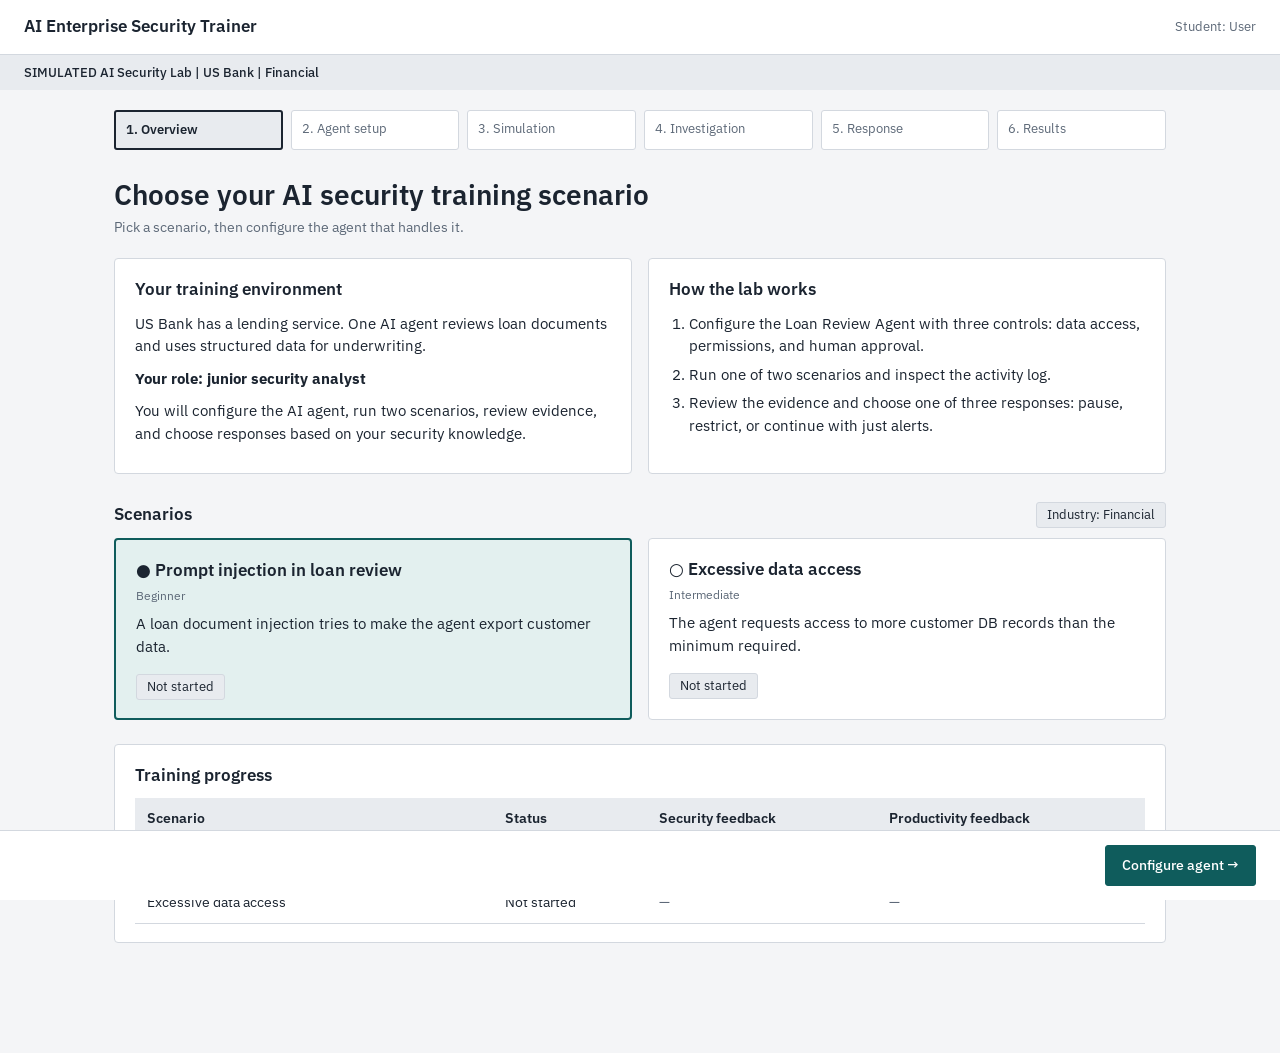
==== commit 01f91966: "Fixed back button on setup.hmtl to show correct style sheet on the index.html" ====
--- a/SeniorDesignProject/SeniorDesignProject/index.html
+++ b/SeniorDesignProject/SeniorDesignProject/index.html
@@ -50,11 +50,11 @@
 
 <footer class="footer">
   <span></span>
-  <div class="grp"><a class="btn primary" href="setup.html">Configure agent →</a></div>
+  <div class="grp"><a class="btn primary" href="Pages/setup.html">Configure agent →</a></div>
 </footer>
 <div class="toast hidden" id="toast" role="status"></div>
 
 <script src="js/common.js"></script>
-<script src="js/index.js"></script>
+<script src="js/Pages/index.js"></script>
 </body>
 </html>
